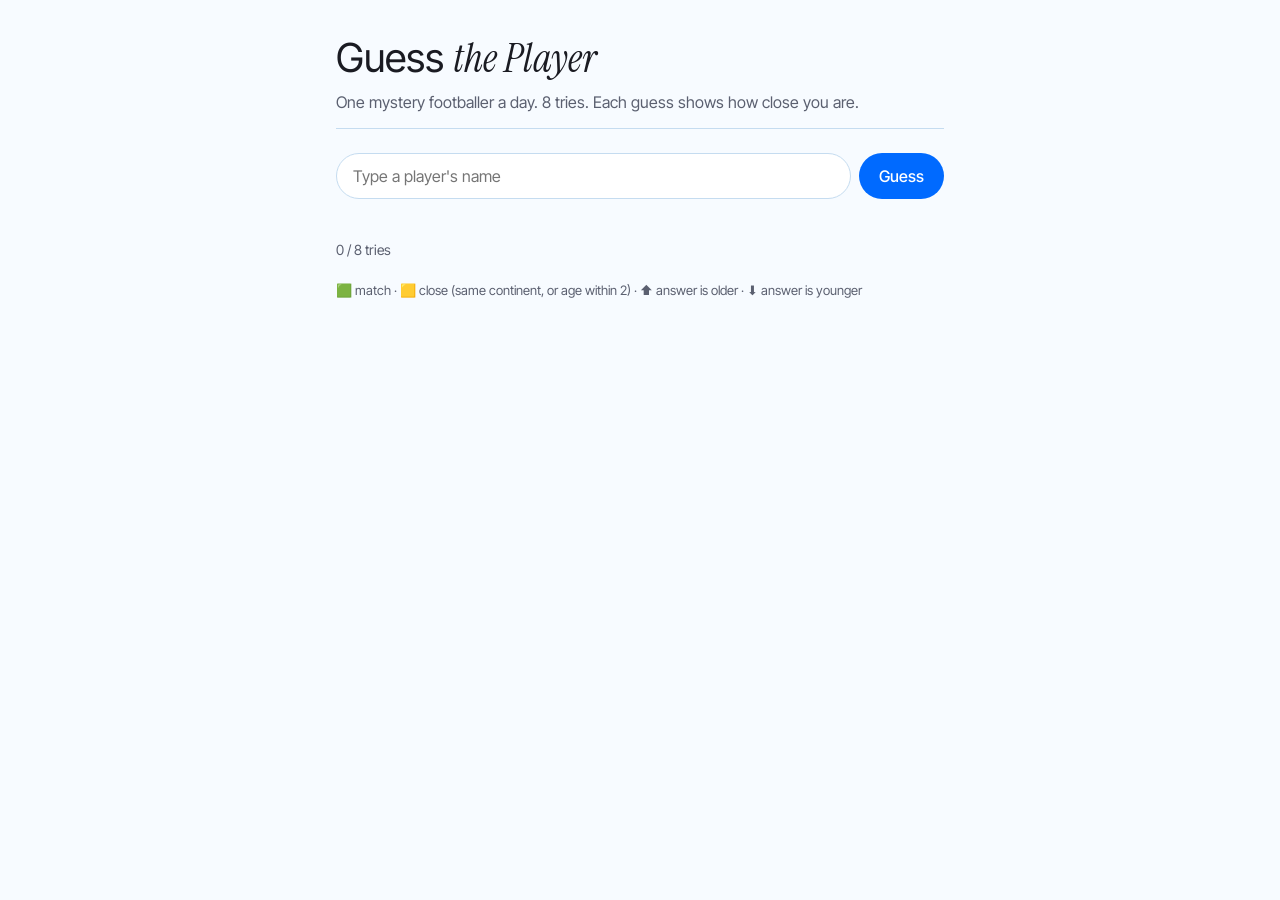
==== index.html @ 3fdb8267 "Move index.html to root" ====
<!doctype html>
<html lang="en">
<head>
<meta charset="utf-8">
<meta name="viewport" content="width=device-width, initial-scale=1">
<title>Guess the Player</title>
<link rel="preconnect" href="https://fonts.googleapis.com">
<link rel="preconnect" href="https://fonts.gstatic.com" crossorigin>
<link href="https://fonts.googleapis.com/css2?family=Inter+Tight:wght@400;500;600&family=Instrument+Serif:ital@1&display=swap" rel="stylesheet">
<link rel="stylesheet" href="style.css">
</head>
<body>
<main>
  <h1>Guess <em>the Player</em></h1>
  <p class="intro">One mystery footballer a day. 8 tries. Each guess shows how close you are.</p>

  <form id="guess-form" autocomplete="off">
    <input id="guess-input" list="player-list" placeholder="Type a player's name" aria-label="Player name">
    <datalist id="player-list"></datalist>
    <button type="submit">Guess</button>
  </form>

  <p id="message" class="message" role="status"></p>
  <p id="tries" class="tries"></p>

  <div id="board" class="board"></div>

  <p class="legend">🟩 match · 🟨 close (same continent, or age within 2) · ⬆️ answer is older · ⬇️ answer is younger</p>
</main>
<script src="players.js"></script>
<script src="game.js"></script>
</body>
</html>
---- style.css ----
:root {
  --accent: #006aff;
  --ink: #1a1b22;
  --muted: #5b6070;
  --border: #c5dcf0;
  --bg: #f7fbff;
  --card: #ffffff;
  --green: #d9f5e3;
  --green-ink: #13693a;
  --yellow: #fff1c2;
  --yellow-ink: #7a5a00;
  --grey: #eef0f4;
}

* { box-sizing: border-box; }

body {
  margin: 0;
  background: var(--bg);
  color: var(--ink);
  font-family: "Inter Tight", system-ui, sans-serif;
}

main {
  max-width: 640px;
  margin: 0 auto;
  padding: 32px 16px 48px;
}

h1 {
  font-weight: 400;
  font-size: 40px;
  margin: 0 0 8px;
}
h1 em {
  font-family: "Instrument Serif", serif;
  font-style: italic;
}

.intro {
  color: var(--muted);
  margin: 0 0 24px;
  padding-bottom: 16px;
  border-bottom: 1px solid var(--border);
}

form {
  display: flex;
  gap: 8px;
}
input {
  flex: 1;
  min-width: 0;
  font: inherit;
  font-size: 16px;
  padding: 12px 16px;
  border: 1px solid var(--border);
  border-radius: 999px;
  background: var(--card);
}
input:focus { outline: 2px solid var(--accent); outline-offset: 1px; }
button {
  font: inherit;
  font-weight: 500;
  padding: 12px 20px;
  border: 0;
  border-radius: 999px;
  background: var(--accent);
  color: #fff;
  cursor: pointer;
}
button:disabled, input:disabled { opacity: 0.5; cursor: default; }

.message { min-height: 1.4em; margin: 16px 0 4px; font-weight: 500; }
.tries { color: var(--muted); margin: 0 0 16px; font-size: 14px; }
.message a { color: var(--accent); }

.guess {
  background: var(--card);
  border: 1px solid var(--border);
  border-radius: 14px;
  padding: 12px;
  margin-bottom: 10px;
}
.guess-name { font-weight: 600; margin-bottom: 8px; }

.tiles {
  display: grid;
  grid-template-columns: repeat(5, 1fr);
  gap: 6px;
}
.tile {
  border-radius: 10px;
  padding: 8px 4px;
  text-align: center;
  background: var(--grey);
  font-size: 13px;
  line-height: 1.25;
  overflow-wrap: anywhere;
}
.tile small {
  display: block;
  font-size: 11px;
  color: var(--muted);
  margin-bottom: 2px;
}
.tile.match { background: var(--green); color: var(--green-ink); }
.tile.close { background: var(--yellow); color: var(--yellow-ink); }

.legend { color: var(--muted); font-size: 13px; margin-top: 24px; }
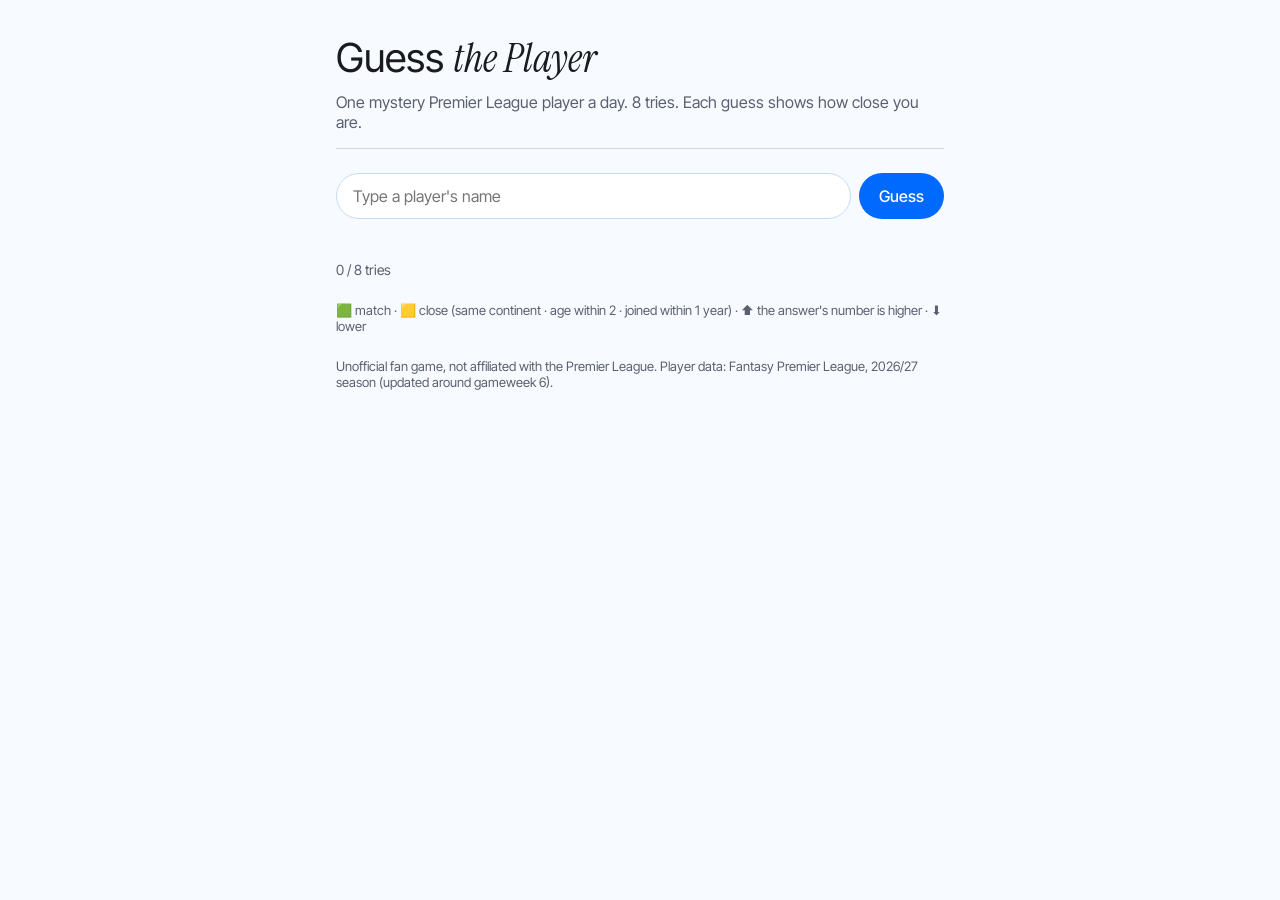
==== commit ca95408a: "Revise game instructions and add disclaimer Updated the introduction and legend text for clarity and" ====
--- a/index.html
+++ b/index.html
@@ -12,7 +12,7 @@
 <body>
 <main>
   <h1>Guess <em>the Player</em></h1>
-  <p class="intro">One mystery footballer a day. 8 tries. Each guess shows how close you are.</p>
+  <p class="intro">One mystery Premier League player a day. 8 tries. Each guess shows how close you are.</p>
 
   <form id="guess-form" autocomplete="off">
     <input id="guess-input" list="player-list" placeholder="Type a player's name" aria-label="Player name">
@@ -25,7 +25,8 @@
 
   <div id="board" class="board"></div>
 
-  <p class="legend">🟩 match · 🟨 close (same continent, or age within 2) · ⬆️ answer is older · ⬇️ answer is younger</p>
+  <p class="legend">🟩 match · 🟨 close (same continent · age within 2 · joined within 1 year) · ⬆️ the answer's number is higher · ⬇️ lower</p>
+  <p class="legend">Unofficial fan game, not affiliated with the Premier League. Player data: Fantasy Premier League, 2026/27 season (updated around gameweek 6).</p>
 </main>
 <script src="players.js"></script>
 <script src="game.js"></script>
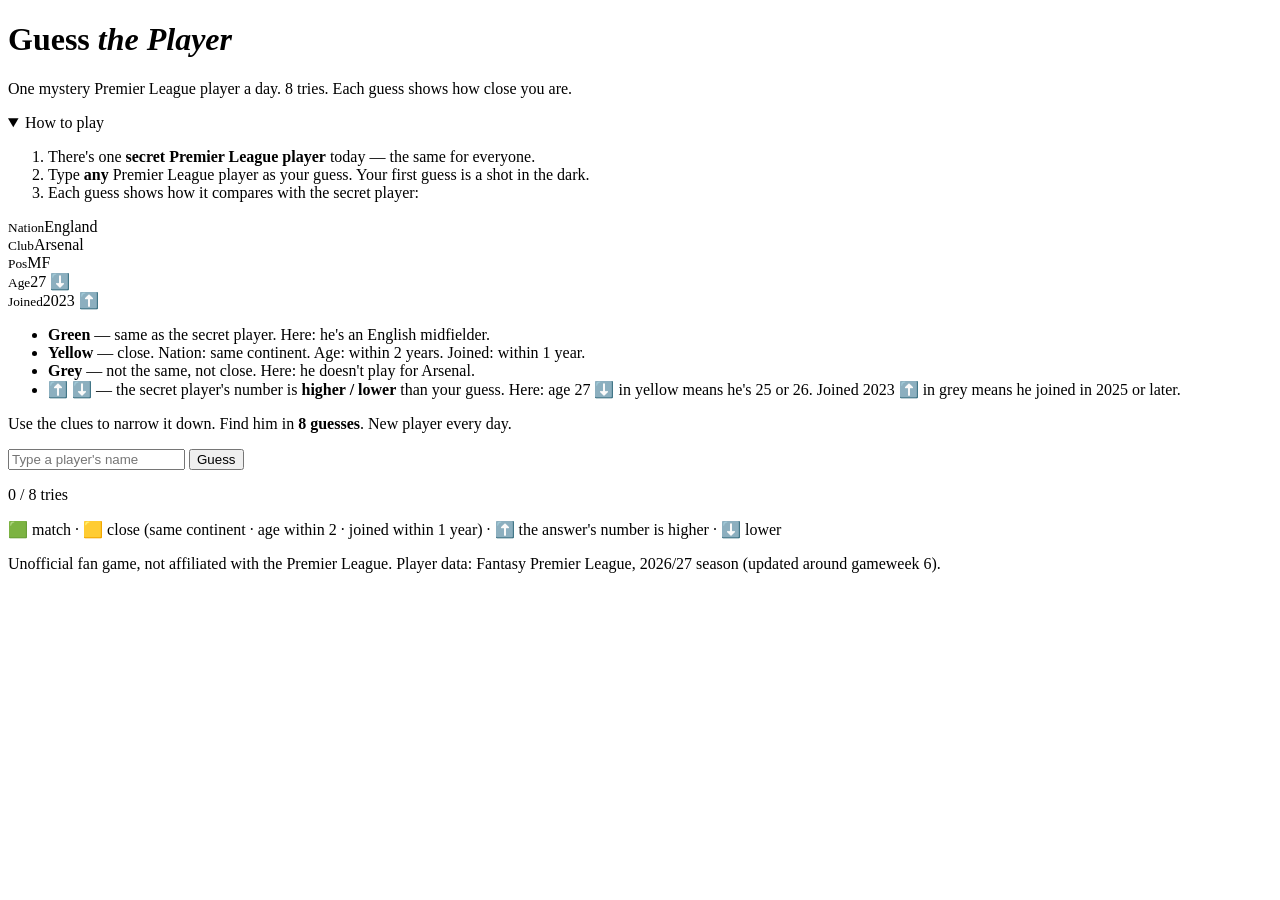
==== commit 20125b92: "Add how-to play section to index.html Added instructions on how to play the guessing game, including" ====
--- a/index.html
+++ b/index.html
@@ -13,6 +13,29 @@
 <main>
   <h1>Guess <em>the Player</em></h1>
   <p class="intro">One mystery Premier League player a day. 8 tries. Each guess shows how close you are.</p>
+
+  <details id="how-to" class="how-to">
+    <summary>How to play</summary>
+    <ol>
+      <li>There's one <strong>secret Premier League player</strong> today — the same for everyone.</li>
+      <li>Type <strong>any</strong> Premier League player as your guess. Your first guess is a shot in the dark.</li>
+      <li>Each guess shows how it compares with the secret player:</li>
+    </ol>
+    <div class="example">
+      <div class="tile match"><small>Nation</small>England</div>
+      <div class="tile"><small>Club</small>Arsenal</div>
+      <div class="tile match"><small>Pos</small>MF</div>
+      <div class="tile close"><small>Age</small>27 ⬇️</div>
+      <div class="tile"><small>Joined</small>2023 ⬆️</div>
+    </div>
+    <ul class="key">
+      <li><span class="dot match"></span><strong>Green</strong> — same as the secret player. Here: he's an English midfielder.</li>
+      <li><span class="dot close"></span><strong>Yellow</strong> — close. Nation: same continent. Age: within 2 years. Joined: within 1 year.</li>
+      <li><span class="dot"></span><strong>Grey</strong> — not the same, not close. Here: he doesn't play for Arsenal.</li>
+      <li>⬆️ ⬇️ — the secret player's number is <strong>higher / lower</strong> than your guess. Here: age 27 ⬇️ in yellow means he's 25 or 26. Joined 2023 ⬆️ in grey means he joined in 2025 or later.</li>
+    </ul>
+    <p>Use the clues to narrow it down. Find him in <strong>8 guesses</strong>. New player every day.</p>
+  </details>
 
   <form id="guess-form" autocomplete="off">
     <input id="guess-input" list="player-list" placeholder="Type a player's name" aria-label="Player name">
--- a/style.css
+++ b/style.css
@@ -1,110 +1,168 @@
-:root {
-  --accent: #006aff;
-  --ink: #1a1b22;
-  --muted: #5b6070;
-  --border: #c5dcf0;
-  --bg: #f7fbff;
-  --card: #ffffff;
-  --green: #d9f5e3;
-  --green-ink: #13693a;
-  --yellow: #fff1c2;
-  --yellow-ink: #7a5a00;
-  --grey: #eef0f4;
+// Guess the Player — game logic
+const MAX_TRIES = 8;
+const STORE_KEY = "guessplayer:v2";      // our own key only — never localStorage.clear()
+const START = new Date(2026, 10, 10);    // day 0 = 10 Nov 2026 (months start at 0)
+
+// ?practice in the address = random player, nothing saved (for testing)
+const practice = new URLSearchParams(location.search).has("practice");
+
+const form = document.getElementById("guess-form");
+const input = document.getElementById("guess-input");
+const list = document.getElementById("player-list");
+const board = document.getElementById("board");
+const message = document.getElementById("message");
+const triesText = document.getElementById("tries");
+
+// ---------- Today's answer ----------
+function todayKey() {
+  const d = new Date();
+  return d.getFullYear() + "-" + String(d.getMonth() + 1).padStart(2, "0") + "-" + String(d.getDate()).padStart(2, "0");
+}
+function dayNumber() {
+  const d = new Date();
+  const today = new Date(d.getFullYear(), d.getMonth(), d.getDate());
+  return Math.round((today - START) / 86400000);
+}
+// ANSWERS (in players.js) = the players who can be the mystery player, in daily order
+const n = ANSWERS.length;
+const answerName = practice
+  ? ANSWERS[Math.floor(Math.random() * n)]
+  : ANSWERS[((dayNumber() % n) + n) % n];
+const answer = PLAYERS.find(p => p.name === answerName);
+
+// ---------- Saved progress ----------
+function loadState() {
+  if (practice) return null;
+  try {
+    const s = JSON.parse(localStorage.getItem(STORE_KEY));
+    if (s && s.date === todayKey()) return s;
+  } catch (e) {}
+  return null;
+}
+function saveState() {
+  if (practice) return;
+  try { localStorage.setItem(STORE_KEY, JSON.stringify(state)); } catch (e) {}
+}
+let state = loadState() || { date: todayKey(), guesses: [], done: null };
+
+// ---------- Comparing a guess with the answer ----------
+// exact age from birth date ("2001-09-05")
+function age(p) {
+  const today = new Date();
+  const [y, m, d] = p.born.split("-").map(Number);
+  let years = today.getFullYear() - y;
+  if (today.getMonth() + 1 < m || (today.getMonth() + 1 === m && today.getDate() < d)) years--;
+  return years;
 }
 
-* { box-sizing: border-box; }
-
-body {
-  margin: 0;
-  background: var(--bg);
-  color: var(--ink);
-  font-family: "Inter Tight", system-ui, sans-serif;
+// a number tile: green if equal, yellow if within `near`, arrow = is the answer higher or lower?
+function numberTile(label, guessValue, answerValue, near) {
+  const diff = answerValue - guessValue;
+  return {
+    label,
+    value: guessValue + (diff > 0 ? " ⬆️" : diff < 0 ? " ⬇️" : ""),
+    status: diff === 0 ? "match" : Math.abs(diff) <= near ? "close" : ""
+  };
 }
 
-main {
-  max-width: 640px;
-  margin: 0 auto;
-  padding: 32px 16px 48px;
+function compare(g) {
+  const a = answer;
+  return [
+    { label: "Nation", value: g.nation,
+      status: g.nation === a.nation ? "match" : g.continent === a.continent ? "close" : "" },
+    { label: "Club", value: g.club, status: g.club === a.club ? "match" : "" },
+    { label: "Pos", value: g.position, status: g.position === a.position ? "match" : "" },
+    numberTile("Age", age(g), age(a), 2),
+    numberTile("Joined", g.joined, a.joined, 1)
+  ];
 }
 
-h1 {
-  font-weight: 400;
-  font-size: 40px;
-  margin: 0 0 8px;
+// "Odegaard" finds "Martin Ødegaard": ignore case and accents
+function simplify(s) {
+  return s.normalize("NFD").replace(/[̀-ͯ]/g, "")
+    .replace(/ø/gi, "o").replace(/đ/gi, "d").replace(/ß/g, "ss").toLowerCase().trim();
 }
-h1 em {
-  font-family: "Instrument Serif", serif;
-  font-style: italic;
+function findPlayer(name) {
+  const clean = simplify(name);
+  return PLAYERS.find(p => simplify(p.name) === clean);
 }
 
-.intro {
-  color: var(--muted);
-  margin: 0 0 24px;
-  padding-bottom: 16px;
-  border-bottom: 1px solid var(--border);
+// ---------- Drawing the page ----------
+function render() {
+  board.innerHTML = "";
+  // newest guess on top
+  state.guesses.slice().reverse().forEach(name => {
+    const p = findPlayer(name);
+    if (!p) return;
+    const card = document.createElement("div");
+    card.className = "guess";
+    const title = document.createElement("div");
+    title.className = "guess-name";
+    title.textContent = p.name;
+    const tiles = document.createElement("div");
+    tiles.className = "tiles";
+    compare(p).forEach(t => {
+      const tile = document.createElement("div");
+      tile.className = "tile " + t.status;
+      const small = document.createElement("small");
+      small.textContent = t.label;
+      tile.append(small, t.value);
+      tiles.append(tile);
+    });
+    card.append(title, tiles);
+    board.append(card);
+  });
+
+  const used = state.guesses.length;
+  triesText.textContent = used + " / " + MAX_TRIES + " tries" + (practice ? " · practice mode" : "");
+
+  if (state.done) {
+    input.disabled = true;
+    form.querySelector("button").disabled = true;
+    message.textContent = state.done === "won"
+      ? "You got it in " + used + "! It was " + answer.name + "."
+      : "Out of tries. The answer was " + answer.name + ".";
+    if (practice) {
+      const again = document.createElement("a");
+      again.href = "?practice";
+      again.textContent = " Play again";
+      message.append(again);
+    } else {
+      message.append(" New player tomorrow.");
+    }
+  }
 }
 
-form {
-  display: flex;
-  gap: 8px;
-}
-input {
-  flex: 1;
-  min-width: 0;
-  font: inherit;
-  font-size: 16px;
-  padding: 12px 16px;
-  border: 1px solid var(--border);
-  border-radius: 999px;
-  background: var(--card);
-}
-input:focus { outline: 2px solid var(--accent); outline-offset: 1px; }
-button {
-  font: inherit;
-  font-weight: 500;
-  padding: 12px 20px;
-  border: 0;
-  border-radius: 999px;
-  background: var(--accent);
-  color: #fff;
-  cursor: pointer;
-}
-button:disabled, input:disabled { opacity: 0.5; cursor: default; }
+// ---------- Handling a guess ----------
+form.addEventListener("submit", e => {
+  e.preventDefault();
+  if (state.done) return;
+  const p = findPlayer(input.value);
+  if (!p) { message.textContent = "Pick a name from the list."; return; }
+  if (state.guesses.includes(p.name)) { message.textContent = "You already tried " + p.name + "."; return; }
 
-.message { min-height: 1.4em; margin: 16px 0 4px; font-weight: 500; }
-.tries { color: var(--muted); margin: 0 0 16px; font-size: 14px; }
-.message a { color: var(--accent); }
+  message.textContent = "";
+  state.guesses.push(p.name);
+  if (p.name === answer.name) state.done = "won";
+  else if (state.guesses.length >= MAX_TRIES) state.done = "lost";
+  saveState();
+  input.value = "";
+  render();
+});
 
-.guess {
-  background: var(--card);
-  border: 1px solid var(--border);
-  border-radius: 14px;
-  padding: 12px;
-  margin-bottom: 10px;
-}
-.guess-name { font-weight: 600; margin-bottom: 8px; }
+// "How to play": open automatically on someone's first visit only
+try {
+  if (!localStorage.getItem("guessplayer:seenHelp")) {
+    document.getElementById("how-to").open = true;
+    localStorage.setItem("guessplayer:seenHelp", "1");
+  }
+} catch (e) {}
 
-.tiles {
-  display: grid;
-  grid-template-columns: repeat(5, 1fr);
-  gap: 6px;
-}
-.tile {
-  border-radius: 10px;
-  padding: 8px 4px;
-  text-align: center;
-  background: var(--grey);
-  font-size: 13px;
-  line-height: 1.25;
-  overflow-wrap: anywhere;
-}
-.tile small {
-  display: block;
-  font-size: 11px;
-  color: var(--muted);
-  margin-bottom: 2px;
-}
-.tile.match { background: var(--green); color: var(--green-ink); }
-.tile.close { background: var(--yellow); color: var(--yellow-ink); }
+// fill the suggestion list
+PLAYERS.forEach(p => {
+  const o = document.createElement("option");
+  o.value = p.name;
+  list.append(o);
+});
 
-.legend { color: var(--muted); font-size: 13px; margin-top: 24px; }
+render();
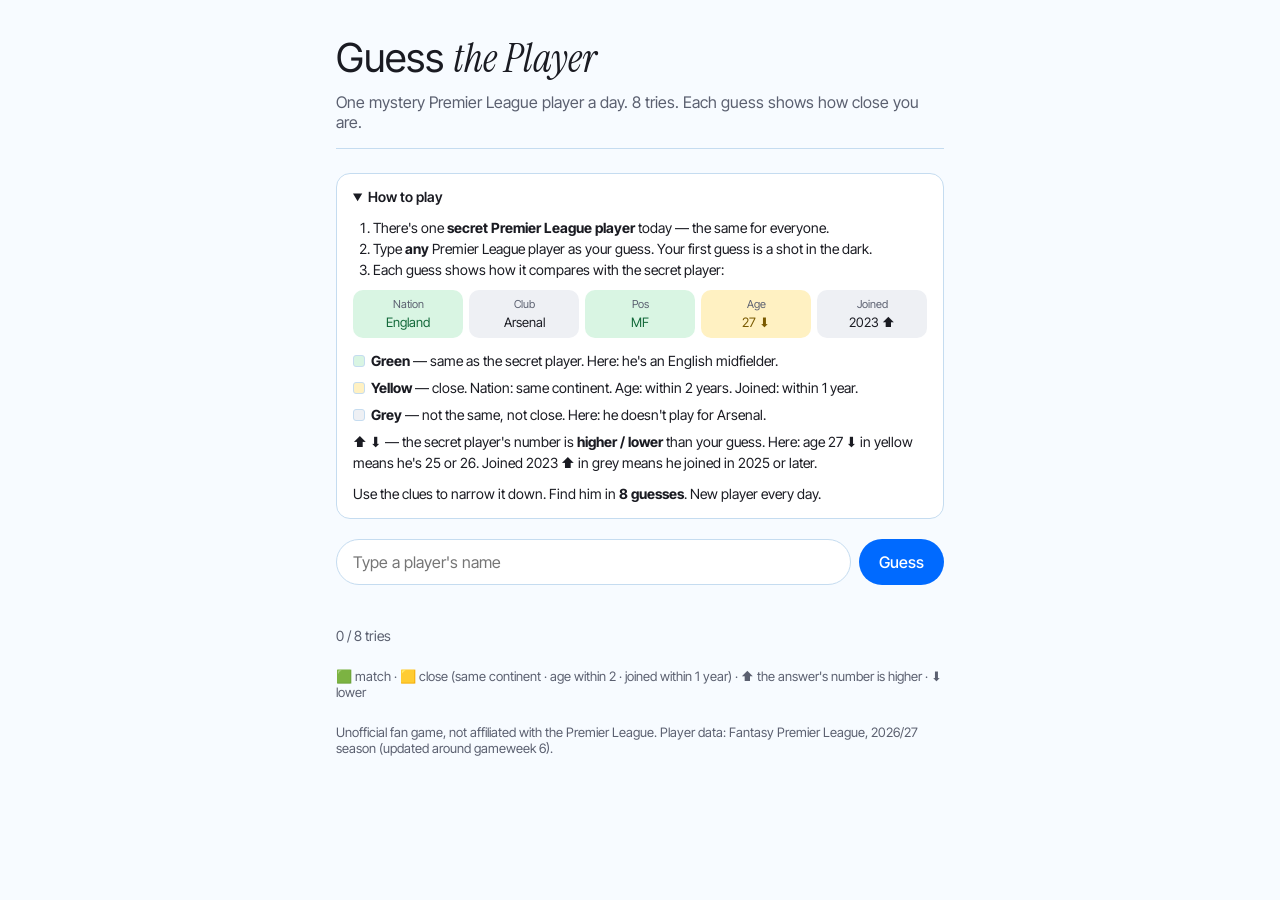
==== commit e7c07bfc: "Add favicon and preconnect links in index.html" ====
--- a/index.html
+++ b/index.html
@@ -4,6 +4,7 @@
 <meta charset="utf-8">
 <meta name="viewport" content="width=device-width, initial-scale=1">
 <title>Guess the Player</title>
+<link rel="icon" href="data:image/svg+xml,<svg xmlns='http://www.w3.org/2000/svg' viewBox='0 0 100 100'><text y='.9em' font-size='90'>⚽</text></svg>">
 <link rel="preconnect" href="https://fonts.googleapis.com">
 <link rel="preconnect" href="https://fonts.gstatic.com" crossorigin>
 <link href="https://fonts.googleapis.com/css2?family=Inter+Tight:wght@400;500;600&family=Instrument+Serif:ital@1&display=swap" rel="stylesheet">
--- a/style.css
+++ b/style.css
@@ -1,168 +1,143 @@
-// Guess the Player — game logic
-const MAX_TRIES = 8;
-const STORE_KEY = "guessplayer:v2";      // our own key only — never localStorage.clear()
-const START = new Date(2026, 10, 10);    // day 0 = 10 Nov 2026 (months start at 0)
-
-// ?practice in the address = random player, nothing saved (for testing)
-const practice = new URLSearchParams(location.search).has("practice");
-
-const form = document.getElementById("guess-form");
-const input = document.getElementById("guess-input");
-const list = document.getElementById("player-list");
-const board = document.getElementById("board");
-const message = document.getElementById("message");
-const triesText = document.getElementById("tries");
-
-// ---------- Today's answer ----------
-function todayKey() {
-  const d = new Date();
-  return d.getFullYear() + "-" + String(d.getMonth() + 1).padStart(2, "0") + "-" + String(d.getDate()).padStart(2, "0");
-}
-function dayNumber() {
-  const d = new Date();
-  const today = new Date(d.getFullYear(), d.getMonth(), d.getDate());
-  return Math.round((today - START) / 86400000);
-}
-// ANSWERS (in players.js) = the players who can be the mystery player, in daily order
-const n = ANSWERS.length;
-const answerName = practice
-  ? ANSWERS[Math.floor(Math.random() * n)]
-  : ANSWERS[((dayNumber() % n) + n) % n];
-const answer = PLAYERS.find(p => p.name === answerName);
-
-// ---------- Saved progress ----------
-function loadState() {
-  if (practice) return null;
-  try {
-    const s = JSON.parse(localStorage.getItem(STORE_KEY));
-    if (s && s.date === todayKey()) return s;
-  } catch (e) {}
-  return null;
-}
-function saveState() {
-  if (practice) return;
-  try { localStorage.setItem(STORE_KEY, JSON.stringify(state)); } catch (e) {}
-}
-let state = loadState() || { date: todayKey(), guesses: [], done: null };
-
-// ---------- Comparing a guess with the answer ----------
-// exact age from birth date ("2001-09-05")
-function age(p) {
-  const today = new Date();
-  const [y, m, d] = p.born.split("-").map(Number);
-  let years = today.getFullYear() - y;
-  if (today.getMonth() + 1 < m || (today.getMonth() + 1 === m && today.getDate() < d)) years--;
-  return years;
+:root {
+  --accent: #006aff;
+  --ink: #1a1b22;
+  --muted: #5b6070;
+  --border: #c5dcf0;
+  --bg: #f7fbff;
+  --card: #ffffff;
+  --green: #d9f5e3;
+  --green-ink: #13693a;
+  --yellow: #fff1c2;
+  --yellow-ink: #7a5a00;
+  --grey: #eef0f4;
 }
 
-// a number tile: green if equal, yellow if within `near`, arrow = is the answer higher or lower?
-function numberTile(label, guessValue, answerValue, near) {
-  const diff = answerValue - guessValue;
-  return {
-    label,
-    value: guessValue + (diff > 0 ? " ⬆️" : diff < 0 ? " ⬇️" : ""),
-    status: diff === 0 ? "match" : Math.abs(diff) <= near ? "close" : ""
-  };
+* { box-sizing: border-box; }
+
+body {
+  margin: 0;
+  background: var(--bg);
+  color: var(--ink);
+  font-family: "Inter Tight", system-ui, sans-serif;
 }
 
-function compare(g) {
-  const a = answer;
-  return [
-    { label: "Nation", value: g.nation,
-      status: g.nation === a.nation ? "match" : g.continent === a.continent ? "close" : "" },
-    { label: "Club", value: g.club, status: g.club === a.club ? "match" : "" },
-    { label: "Pos", value: g.position, status: g.position === a.position ? "match" : "" },
-    numberTile("Age", age(g), age(a), 2),
-    numberTile("Joined", g.joined, a.joined, 1)
-  ];
+main {
+  max-width: 640px;
+  margin: 0 auto;
+  padding: 32px 16px 48px;
 }
 
-// "Odegaard" finds "Martin Ødegaard": ignore case and accents
-function simplify(s) {
-  return s.normalize("NFD").replace(/[̀-ͯ]/g, "")
-    .replace(/ø/gi, "o").replace(/đ/gi, "d").replace(/ß/g, "ss").toLowerCase().trim();
+h1 {
+  font-weight: 400;
+  font-size: 40px;
+  margin: 0 0 8px;
 }
-function findPlayer(name) {
-  const clean = simplify(name);
-  return PLAYERS.find(p => simplify(p.name) === clean);
+h1 em {
+  font-family: "Instrument Serif", serif;
+  font-style: italic;
 }
 
-// ---------- Drawing the page ----------
-function render() {
-  board.innerHTML = "";
-  // newest guess on top
-  state.guesses.slice().reverse().forEach(name => {
-    const p = findPlayer(name);
-    if (!p) return;
-    const card = document.createElement("div");
-    card.className = "guess";
-    const title = document.createElement("div");
-    title.className = "guess-name";
-    title.textContent = p.name;
-    const tiles = document.createElement("div");
-    tiles.className = "tiles";
-    compare(p).forEach(t => {
-      const tile = document.createElement("div");
-      tile.className = "tile " + t.status;
-      const small = document.createElement("small");
-      small.textContent = t.label;
-      tile.append(small, t.value);
-      tiles.append(tile);
-    });
-    card.append(title, tiles);
-    board.append(card);
-  });
-
-  const used = state.guesses.length;
-  triesText.textContent = used + " / " + MAX_TRIES + " tries" + (practice ? " · practice mode" : "");
-
-  if (state.done) {
-    input.disabled = true;
-    form.querySelector("button").disabled = true;
-    message.textContent = state.done === "won"
-      ? "You got it in " + used + "! It was " + answer.name + "."
-      : "Out of tries. The answer was " + answer.name + ".";
-    if (practice) {
-      const again = document.createElement("a");
-      again.href = "?practice";
-      again.textContent = " Play again";
-      message.append(again);
-    } else {
-      message.append(" New player tomorrow.");
-    }
-  }
+.intro {
+  color: var(--muted);
+  margin: 0 0 24px;
+  padding-bottom: 16px;
+  border-bottom: 1px solid var(--border);
 }
 
-// ---------- Handling a guess ----------
-form.addEventListener("submit", e => {
-  e.preventDefault();
-  if (state.done) return;
-  const p = findPlayer(input.value);
-  if (!p) { message.textContent = "Pick a name from the list."; return; }
-  if (state.guesses.includes(p.name)) { message.textContent = "You already tried " + p.name + "."; return; }
+form {
+  display: flex;
+  gap: 8px;
+}
+input {
+  flex: 1;
+  min-width: 0;
+  font: inherit;
+  font-size: 16px;
+  padding: 12px 16px;
+  border: 1px solid var(--border);
+  border-radius: 999px;
+  background: var(--card);
+}
+input:focus { outline: 2px solid var(--accent); outline-offset: 1px; }
+button {
+  font: inherit;
+  font-weight: 500;
+  padding: 12px 20px;
+  border: 0;
+  border-radius: 999px;
+  background: var(--accent);
+  color: #fff;
+  cursor: pointer;
+}
+button:disabled, input:disabled { opacity: 0.5; cursor: default; }
 
-  message.textContent = "";
-  state.guesses.push(p.name);
-  if (p.name === answer.name) state.done = "won";
-  else if (state.guesses.length >= MAX_TRIES) state.done = "lost";
-  saveState();
-  input.value = "";
-  render();
-});
+.message { min-height: 1.4em; margin: 16px 0 4px; font-weight: 500; }
+.tries { color: var(--muted); margin: 0 0 16px; font-size: 14px; }
+.message a { color: var(--accent); }
 
-// "How to play": open automatically on someone's first visit only
-try {
-  if (!localStorage.getItem("guessplayer:seenHelp")) {
-    document.getElementById("how-to").open = true;
-    localStorage.setItem("guessplayer:seenHelp", "1");
-  }
-} catch (e) {}
+.guess {
+  background: var(--card);
+  border: 1px solid var(--border);
+  border-radius: 14px;
+  padding: 12px;
+  margin-bottom: 10px;
+}
+.guess-name { font-weight: 600; margin-bottom: 8px; }
 
-// fill the suggestion list
-PLAYERS.forEach(p => {
-  const o = document.createElement("option");
-  o.value = p.name;
-  list.append(o);
-});
+.tiles {
+  display: grid;
+  grid-template-columns: repeat(5, 1fr);
+  gap: 6px;
+}
+.tile {
+  border-radius: 10px;
+  padding: 8px 4px;
+  text-align: center;
+  background: var(--grey);
+  font-size: 13px;
+  line-height: 1.25;
+  overflow-wrap: anywhere;
+}
+.tile small {
+  display: block;
+  font-size: 11px;
+  color: var(--muted);
+  margin-bottom: 2px;
+}
+.tile.match { background: var(--green); color: var(--green-ink); }
+.tile.close { background: var(--yellow); color: var(--yellow-ink); }
 
-render();
+.legend { color: var(--muted); font-size: 13px; margin-top: 24px; }
+
+/* How to play */
+.how-to {
+  background: var(--card);
+  border: 1px solid var(--border);
+  border-radius: 14px;
+  padding: 12px 16px;
+  margin-bottom: 20px;
+  font-size: 14px;
+  line-height: 1.5;
+}
+.how-to summary { font-weight: 600; cursor: pointer; }
+.how-to ol, .how-to ul { padding-left: 20px; margin: 10px 0; }
+.how-to ul.key { list-style: none; padding-left: 0; }
+.how-to ul.key li { margin-bottom: 6px; }
+.how-to p { margin: 10px 0 2px; }
+.example {
+  display: grid;
+  grid-template-columns: repeat(5, 1fr);
+  gap: 6px;
+  margin: 10px 0 12px;
+}
+.dot {
+  display: inline-block;
+  width: 12px; height: 12px;
+  border-radius: 3px;
+  background: var(--grey);
+  border: 1px solid var(--border);
+  margin-right: 6px;
+  vertical-align: -1px;
+}
+.dot.match { background: var(--green); }
+.dot.close { background: var(--yellow); }
